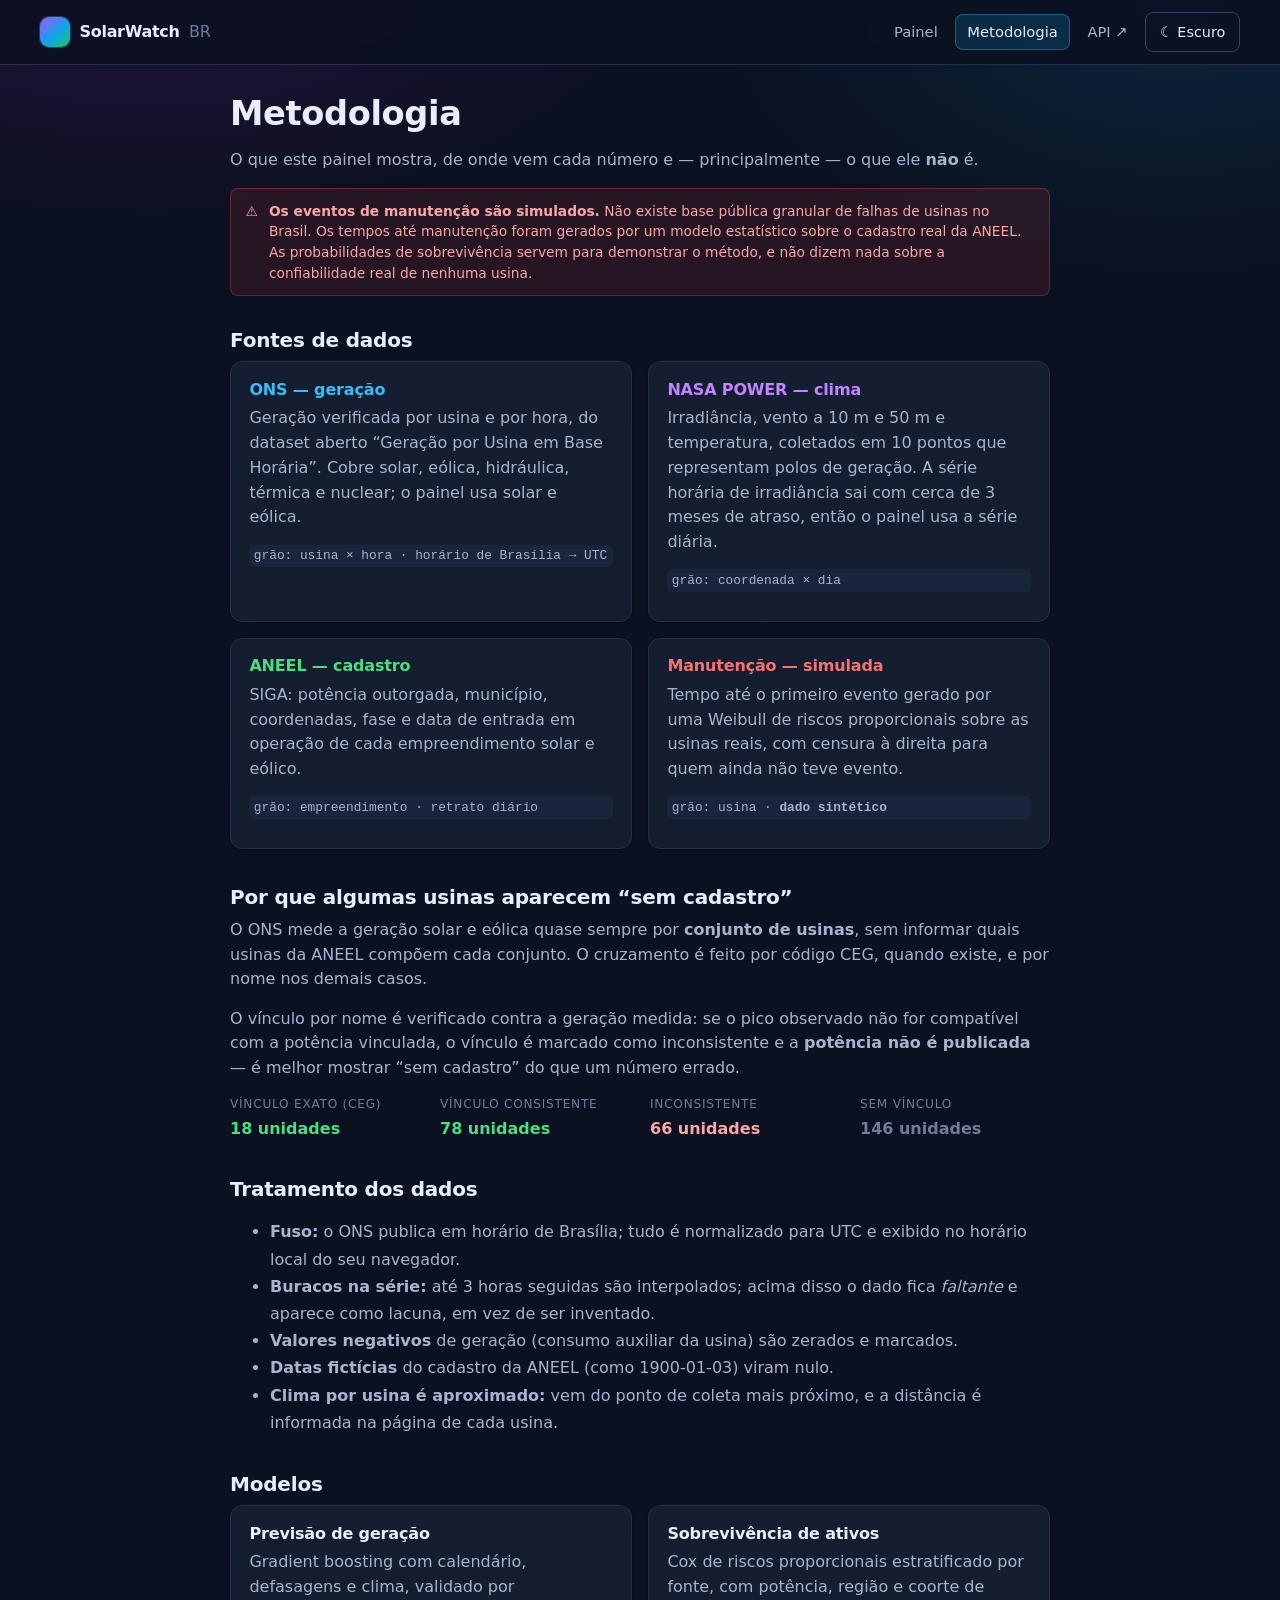
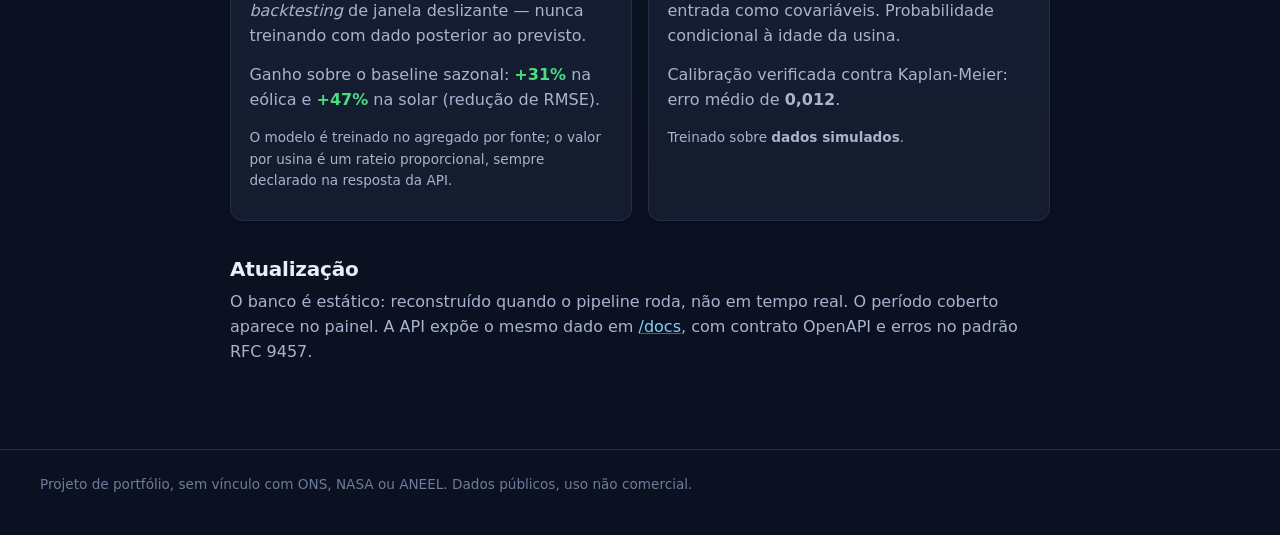
==== frontend/metodologia.html @ 137f5821 "feat: criaçao frontend" ====
<!doctype html>
<html lang="pt-BR" data-tema="escuro">
<head>
  <meta charset="utf-8">
  <meta name="viewport" content="width=device-width, initial-scale=1">
  <title>Metodologia · SolarWatch BR</title>
  <meta name="description" content="De onde vêm os dados do SolarWatch BR, como são tratados e o que não representam.">
  <meta name="color-scheme" content="dark light">
  <link rel="stylesheet" href="css/estilo.css">
  <link rel="icon" href="data:image/svg+xml,<svg xmlns='http://www.w3.org/2000/svg' viewBox='0 0 32 32'><rect width='32' height='32' rx='8' fill='%23a855f7'/><circle cx='16' cy='16' r='7' fill='%230ea5e9'/></svg>">
</head>
<body>
  <header class="cabecalho">
    <div class="envoltorio cabecalho__conteudo">
      <a class="marca" href="index.html">
        <span class="marca__logo" aria-hidden="true"></span>
        SolarWatch <span class="marca__sufixo">BR</span>
      </a>
      <nav class="navegacao" aria-label="Principal">
        <a href="index.html">Painel</a>
        <a href="metodologia.html" aria-current="page">Metodologia</a>
        <a href="/docs" target="_blank" rel="noopener">API ↗</a>
        <button class="botao botao--fantasma" data-alternar-tema type="button">☾ Escuro</button>
      </nav>
    </div>
  </header>

  <main class="principal">
    <div class="envoltorio" style="max-width:860px">

      <h1>Metodologia</h1>
      <p>O que este painel mostra, de onde vem cada número e — principalmente — o que ele <strong>não</strong> é.</p>

      <div class="aviso" role="note" style="margin-bottom:2rem">
        <span aria-hidden="true">⚠</span>
        <span><strong>Os eventos de manutenção são simulados.</strong> Não existe base pública granular de falhas de
          usinas no Brasil. Os tempos até manutenção foram gerados por um modelo estatístico sobre o cadastro real
          da ANEEL. As probabilidades de sobrevivência servem para demonstrar o método, e não dizem nada sobre a
          confiabilidade real de nenhuma usina.</span>
      </div>

      <section class="secao">
        <h2>Fontes de dados</h2>
        <div class="grade grade--dois">
          <article class="cartao">
            <h3 style="color:var(--cor-eolica)">ONS — geração</h3>
            <p>Geração verificada por usina e por hora, do dataset aberto “Geração por Usina em Base Horária”.
              Cobre solar, eólica, hidráulica, térmica e nuclear; o painel usa solar e eólica.</p>
            <p class="mono" style="font-size:0.8rem">grão: usina × hora · horário de Brasília → UTC</p>
          </article>
          <article class="cartao">
            <h3 style="color:var(--cor-solar)">NASA POWER — clima</h3>
            <p>Irradiância, vento a 10 m e 50 m e temperatura, coletados em 10 pontos que representam polos de
              geração. A série horária de irradiância sai com cerca de 3 meses de atraso, então o painel usa a
              série diária.</p>
            <p class="mono" style="font-size:0.8rem">grão: coordenada × dia</p>
          </article>
          <article class="cartao">
            <h3 style="color:var(--cor-ok)">ANEEL — cadastro</h3>
            <p>SIGA: potência outorgada, município, coordenadas, fase e data de entrada em operação de cada
              empreendimento solar e eólico.</p>
            <p class="mono" style="font-size:0.8rem">grão: empreendimento · retrato diário</p>
          </article>
          <article class="cartao">
            <h3 style="color:var(--cor-risco)">Manutenção — simulada</h3>
            <p>Tempo até o primeiro evento gerado por uma Weibull de riscos proporcionais sobre as usinas reais,
              com censura à direita para quem ainda não teve evento.</p>
            <p class="mono" style="font-size:0.8rem">grão: usina · <strong>dado sintético</strong></p>
          </article>
        </div>
      </section>

      <section class="secao" id="vinculo">
        <h2>Por que algumas usinas aparecem “sem cadastro”</h2>
        <p>O ONS mede a geração solar e eólica quase sempre por <strong>conjunto de usinas</strong>, sem informar
          quais usinas da ANEEL compõem cada conjunto. O cruzamento é feito por código CEG, quando existe, e por
          nome nos demais casos.</p>
        <p>O vínculo por nome é verificado contra a geração medida: se o pico observado não for compatível com a
          potência vinculada, o vínculo é marcado como inconsistente e a <strong>potência não é publicada</strong> —
          é melhor mostrar “sem cadastro” do que um número errado.</p>
        <dl class="lista-definicoes">
          <div><dt>Vínculo exato (CEG)</dt><dd style="color:var(--cor-ok)">18 unidades</dd></div>
          <div><dt>Vínculo consistente</dt><dd style="color:var(--cor-ok)">78 unidades</dd></div>
          <div><dt>Inconsistente</dt><dd style="color:var(--cor-aviso)">66 unidades</dd></div>
          <div><dt>Sem vínculo</dt><dd style="color:var(--texto-fraco)">146 unidades</dd></div>
        </dl>
      </section>

      <section class="secao">
        <h2>Tratamento dos dados</h2>
        <ul style="color:var(--texto-suave);line-height:1.7">
          <li><strong>Fuso:</strong> o ONS publica em horário de Brasília; tudo é normalizado para UTC e exibido no
            horário local do seu navegador.</li>
          <li><strong>Buracos na série:</strong> até 3 horas seguidas são interpolados; acima disso o dado fica
            <em>faltante</em> e aparece como lacuna, em vez de ser inventado.</li>
          <li><strong>Valores negativos</strong> de geração (consumo auxiliar da usina) são zerados e marcados.</li>
          <li><strong>Datas fictícias</strong> do cadastro da ANEEL (como 1900-01-03) viram nulo.</li>
          <li><strong>Clima por usina é aproximado:</strong> vem do ponto de coleta mais próximo, e a distância é
            informada na página de cada usina.</li>
        </ul>
      </section>

      <section class="secao">
        <h2>Modelos</h2>
        <div class="grade grade--dois">
          <article class="cartao">
            <h3>Previsão de geração</h3>
            <p>Gradient boosting com calendário, defasagens e clima, validado por <em>backtesting</em> de janela
              deslizante — nunca treinando com dado posterior ao previsto.</p>
            <p>Ganho sobre o baseline sazonal: <strong style="color:var(--cor-ok)">+31%</strong> na eólica e
              <strong style="color:var(--cor-ok)">+47%</strong> na solar (redução de RMSE).</p>
            <p style="font-size:0.85rem">O modelo é treinado no agregado por fonte; o valor por usina é um rateio
              proporcional, sempre declarado na resposta da API.</p>
          </article>
          <article class="cartao">
            <h3>Sobrevivência de ativos</h3>
            <p>Cox de riscos proporcionais estratificado por fonte, com potência, região e coorte de entrada como
              covariáveis. Probabilidade condicional à idade da usina.</p>
            <p>Calibração verificada contra Kaplan-Meier: erro médio de <strong>0,012</strong>.</p>
            <p style="font-size:0.85rem">Treinado sobre <strong>dados simulados</strong>.</p>
          </article>
        </div>
      </section>

      <section class="secao">
        <h2>Atualização</h2>
        <p>O banco é estático: reconstruído quando o pipeline roda, não em tempo real. O período coberto aparece no
          painel. A API expõe o mesmo dado em <a href="/docs" target="_blank" rel="noopener">/docs</a>, com contrato
          OpenAPI e erros no padrão RFC 9457.</p>
      </section>

    </div>
  </main>

  <footer class="rodape">
    <div class="envoltorio">
      Projeto de portfólio, sem vínculo com ONS, NASA ou ANEEL. Dados públicos, uso não comercial.
    </div>
  </footer>

  <script type="module" src="js/tema.js"></script>
  <script type="module">
    import { iniciarTema } from "./js/tema.js";
    iniciarTema();
  </script>
</body>
</html>
---- frontend/css/estilo.css ----
/* ============================================================================
   SolarWatch BR — folha de estilo única
   ----------------------------------------------------------------------------
   Paleta: azul, vermelho, verde e roxo, cada um em 5 tonalidades (300→900).
   Tema escuro é o padrão; o claro entra apenas com [data-tema="claro"] no <html>.
   ========================================================================== */

:root {
  /* ---------- Paleta: 4 matizes × 5 tonalidades ---------- */
  --azul-300: #7dd3fc;  --azul-400: #38bdf8;  --azul-500: #0ea5e9;
  --azul-700: #0369a1;  --azul-900: #0c3049;

  --vermelho-300: #fca5a5; --vermelho-400: #f87171; --vermelho-500: #ef4444;
  --vermelho-700: #b91c1c; --vermelho-900: #4c1111;

  --verde-300: #86efac; --verde-400: #4ade80; --verde-500: #22c55e;
  --verde-700: #15803d; --verde-900: #10331f;

  --roxo-300: #d8b4fe; --roxo-400: #c084fc; --roxo-500: #a855f7;
  --roxo-700: #7e22ce; --roxo-900: #34134f;

  /* ---------- Papéis semânticos ----------
     solar = roxo · eólica = azul · bom = verde · risco = vermelho          */
  --cor-solar: var(--roxo-400);
  --cor-solar-forte: var(--roxo-500);
  --cor-eolica: var(--azul-400);
  --cor-eolica-forte: var(--azul-500);
  --cor-ok: var(--verde-400);
  --cor-risco: var(--vermelho-400);
  --cor-aviso: var(--vermelho-300);

  /* ---------- Superfícies (tema escuro, padrão) ---------- */
  --fundo: #0b1120;
  --fundo-elevado: #121a2b;
  --fundo-cartao: #16203413;
  --superficie: #151d30;
  --superficie-hover: #1c2740;
  --borda: #24304b;
  --borda-forte: #33415f;

  --texto: #e8eefc;
  --texto-suave: #a7b4cf;
  --texto-fraco: #6d7c9c;

  --sombra: 0 1px 2px rgb(0 0 0 / 0.4), 0 8px 24px rgb(0 0 0 / 0.28);
  --sombra-suave: 0 1px 2px rgb(0 0 0 / 0.3);

  /* ---------- Métricas ---------- */
  --raio: 12px;
  --raio-pequeno: 8px;
  --espaco: 1rem;
  --largura-maxima: 1240px;
  --fonte: "Inter", "Segoe UI", system-ui, -apple-system, sans-serif;
  --fonte-mono: "JetBrains Mono", "Cascadia Code", ui-monospace, monospace;
  --transicao: 160ms ease;
}

:root[data-tema="claro"] {
  --fundo: #f5f7fc;
  --fundo-elevado: #ffffff;
  --superficie: #ffffff;
  --superficie-hover: #eef2fb;
  --borda: #d9e1f2;
  --borda-forte: #b9c6e2;

  --texto: #0f172a;
  --texto-suave: #45516d;
  --texto-fraco: #6b7894;

  --cor-solar: var(--roxo-700);
  --cor-solar-forte: var(--roxo-500);
  --cor-eolica: var(--azul-700);
  --cor-eolica-forte: var(--azul-500);
  --cor-ok: var(--verde-700);
  --cor-risco: var(--vermelho-700);
  --cor-aviso: var(--vermelho-700);

  --sombra: 0 1px 2px rgb(15 23 42 / 0.06), 0 8px 24px rgb(15 23 42 / 0.08);
  --sombra-suave: 0 1px 2px rgb(15 23 42 / 0.06);
}

/* ============================ Base ============================ */
*, *::before, *::after { box-sizing: border-box; }

body {
  margin: 0;
  font-family: var(--fonte);
  background:
    radial-gradient(900px 500px at 12% -8%, color-mix(in srgb, var(--roxo-900) 70%, transparent), transparent 60%),
    radial-gradient(800px 480px at 92% 0%, color-mix(in srgb, var(--azul-900) 65%, transparent), transparent 58%),
    var(--fundo);
  background-attachment: fixed;
  color: var(--texto);
  line-height: 1.55;
  -webkit-font-smoothing: antialiased;
}

h1, h2, h3 { line-height: 1.25; margin: 0 0 0.4em; font-weight: 650; letter-spacing: -0.01em; }
h1 { font-size: clamp(1.5rem, 1.1rem + 1.6vw, 2.1rem); }
h2 { font-size: 1.25rem; }
h3 { font-size: 1rem; }
p  { margin: 0 0 0.9em; color: var(--texto-suave); }
a  { color: var(--azul-300); text-decoration-color: color-mix(in srgb, var(--azul-300) 45%, transparent); }
a:hover { color: var(--azul-400); }

:focus-visible {
  outline: 2px solid var(--azul-400);
  outline-offset: 2px;
  border-radius: 4px;
}

.escondido { display: none !important; }
.apenas-leitor {
  position: absolute; width: 1px; height: 1px; padding: 0; margin: -1px;
  overflow: hidden; clip: rect(0 0 0 0); white-space: nowrap; border: 0;
}

/* ============================ Layout ============================ */
.envoltorio { max-width: var(--largura-maxima); margin: 0 auto; padding: 0 1.25rem; }

.cabecalho {
  position: sticky; top: 0; z-index: 20;
  background: color-mix(in srgb, var(--fundo) 88%, transparent);
  backdrop-filter: blur(10px);
  border-bottom: 1px solid var(--borda);
}
.cabecalho__conteudo {
  display: flex; align-items: center; gap: 1.25rem;
  min-height: 64px;
}
.marca { display: flex; align-items: center; gap: 0.6rem; font-weight: 700; letter-spacing: -0.02em;
         color: var(--texto); text-decoration: none; }
.marca__logo {
  width: 30px; height: 30px; border-radius: 9px;
  background: linear-gradient(140deg, var(--roxo-500), var(--azul-500) 55%, var(--verde-500));
  box-shadow: 0 0 0 1px color-mix(in srgb, var(--azul-400) 30%, transparent);
}
.marca__sufixo { color: var(--texto-fraco); font-weight: 500; }

.navegacao { display: flex; gap: 0.35rem; margin-left: auto; align-items: center; }
.navegacao a {
  padding: 0.42rem 0.75rem; border-radius: var(--raio-pequeno);
  color: var(--texto-suave); text-decoration: none; font-size: 0.92rem; font-weight: 500;
  transition: background var(--transicao), color var(--transicao);
}
.navegacao a:hover { background: var(--superficie-hover); color: var(--texto); }
.navegacao a[aria-current="page"] {
  color: var(--texto);
  background: color-mix(in srgb, var(--azul-500) 18%, transparent);
  box-shadow: inset 0 0 0 1px color-mix(in srgb, var(--azul-400) 35%, transparent);
}

.principal { padding: 1.75rem 0 3rem; }
.secao { margin-bottom: 2.25rem; }
.secao__cabecalho { display: flex; align-items: baseline; gap: 0.75rem; flex-wrap: wrap; margin-bottom: 0.9rem; }
.secao__cabecalho p { margin: 0; font-size: 0.9rem; }

.rodape {
  border-top: 1px solid var(--borda); padding: 1.5rem 0 2.5rem;
  color: var(--texto-fraco); font-size: 0.85rem;
}
.rodape a { color: var(--texto-suave); }

/* ============================ Componentes ============================ */
.botao {
  display: inline-flex; align-items: center; gap: 0.45rem;
  padding: 0.5rem 0.85rem; border-radius: var(--raio-pequeno);
  border: 1px solid var(--borda-forte); background: var(--superficie);
  color: var(--texto); font: inherit; font-size: 0.9rem; cursor: pointer;
  transition: background var(--transicao), border-color var(--transicao), transform var(--transicao);
}
.botao:hover { background: var(--superficie-hover); border-color: var(--azul-700); }
.botao:active { transform: translateY(1px); }
.botao--fantasma { background: transparent; }

.cartao {
  background: linear-gradient(180deg, var(--superficie), color-mix(in srgb, var(--superficie) 92%, var(--fundo)));
  border: 1px solid var(--borda); border-radius: var(--raio);
  padding: 1.1rem 1.15rem; box-shadow: var(--sombra-suave);
}
.cartao--destaque { border-color: color-mix(in srgb, var(--roxo-500) 40%, var(--borda)); }

.grade { display: grid; gap: 1rem; }
.grade--kpis { grid-template-columns: repeat(auto-fit, minmax(210px, 1fr)); }
.grade--dois { grid-template-columns: repeat(auto-fit, minmax(340px, 1fr)); }

/* KPI */
.kpi { position: relative; overflow: hidden; }
.kpi::after {
  content: ""; position: absolute; inset: auto 0 0 0; height: 3px;
  background: var(--kpi-cor, var(--azul-500)); opacity: 0.85;
}
.kpi__rotulo { font-size: 0.78rem; text-transform: uppercase; letter-spacing: 0.07em;
               color: var(--texto-fraco); margin: 0 0 0.35rem; }
.kpi__valor { font-size: 1.85rem; font-weight: 680; letter-spacing: -0.02em; line-height: 1.1; }
.kpi__unidade { font-size: 0.95rem; color: var(--texto-suave); font-weight: 500; margin-left: 0.25rem; }
.kpi__nota { font-size: 0.82rem; color: var(--texto-fraco); margin: 0.4rem 0 0; }
.kpi--solar  { --kpi-cor: var(--cor-solar); }
.kpi--eolica { --kpi-cor: var(--cor-eolica); }
.kpi--ok     { --kpi-cor: var(--cor-ok); }
.kpi--roxo   { --kpi-cor: var(--roxo-500); }

/* Etiquetas */
.etiqueta {
  display: inline-flex; align-items: center; gap: 0.35rem;
  padding: 0.16rem 0.55rem; border-radius: 999px;
  font-size: 0.76rem; font-weight: 600; letter-spacing: 0.01em;
  border: 1px solid transparent; white-space: nowrap;
}
.etiqueta::before { content: ""; width: 6px; height: 6px; border-radius: 50%; background: currentColor; }
.etiqueta--solar {
  color: var(--cor-solar); background: color-mix(in srgb, var(--roxo-500) 16%, transparent);
  border-color: color-mix(in srgb, var(--roxo-500) 35%, transparent);
}
.etiqueta--eolica {
  color: var(--cor-eolica); background: color-mix(in srgb, var(--azul-500) 16%, transparent);
  border-color: color-mix(in srgb, var(--azul-500) 35%, transparent);
}
.etiqueta--ok {
  color: var(--cor-ok); background: color-mix(in srgb, var(--verde-500) 15%, transparent);
  border-color: color-mix(in srgb, var(--verde-500) 32%, transparent);
}
.etiqueta--risco {
  color: var(--cor-risco); background: color-mix(in srgb, var(--vermelho-500) 15%, transparent);
  border-color: color-mix(in srgb, var(--vermelho-500) 32%, transparent);
}
.etiqueta--neutra {
  color: var(--texto-suave); background: color-mix(in srgb, var(--borda) 45%, transparent);
  border-color: var(--borda);
}

/* Aviso de dado simulado / aproximado */
.aviso {
  display: flex; gap: 0.7rem; align-items: flex-start;
  padding: 0.75rem 0.9rem; border-radius: var(--raio-pequeno);
  background: color-mix(in srgb, var(--vermelho-500) 12%, transparent);
  border: 1px solid color-mix(in srgb, var(--vermelho-500) 35%, transparent);
  color: var(--vermelho-300); font-size: 0.86rem; line-height: 1.5;
}
.aviso strong { color: var(--vermelho-300); }
.aviso--neutro {
  background: color-mix(in srgb, var(--azul-500) 10%, transparent);
  border-color: color-mix(in srgb, var(--azul-500) 30%, transparent);
  color: var(--azul-300);
}
:root[data-tema="claro"] .aviso { color: var(--vermelho-700); }
:root[data-tema="claro"] .aviso--neutro { color: var(--azul-700); }

/* Filtros */
.filtros { display: flex; flex-wrap: wrap; gap: 0.75rem; align-items: flex-end; }
.campo { display: flex; flex-direction: column; gap: 0.3rem; }
.campo label { font-size: 0.78rem; color: var(--texto-fraco); text-transform: uppercase; letter-spacing: 0.06em; }
.campo select, .campo input {
  min-width: 160px; padding: 0.45rem 0.6rem; font: inherit; font-size: 0.9rem;
  color: var(--texto); background: var(--superficie);
  border: 1px solid var(--borda-forte); border-radius: var(--raio-pequeno);
}
.campo select:hover, .campo input:hover { border-color: var(--azul-700); }

/* Tabela */
.tabela-envoltorio { overflow-x: auto; border: 1px solid var(--borda); border-radius: var(--raio); }
table { width: 100%; border-collapse: collapse; font-size: 0.9rem; }
thead th {
  position: sticky; top: 0; text-align: left; font-size: 0.76rem; font-weight: 650;
  text-transform: uppercase; letter-spacing: 0.06em; color: var(--texto-fraco);
  background: var(--fundo-elevado); padding: 0.7rem 0.85rem; border-bottom: 1px solid var(--borda);
}
tbody td { padding: 0.65rem 0.85rem; border-bottom: 1px solid color-mix(in srgb, var(--borda) 60%, transparent); }
tbody tr:last-child td { border-bottom: none; }
tbody tr { transition: background var(--transicao); }
tbody tr:hover { background: var(--superficie-hover); }
td.numero, th.numero { text-align: right; font-variant-numeric: tabular-nums; }
.tabela__vazio { padding: 2rem; text-align: center; color: var(--texto-fraco); }

/* Barra de probabilidade */
.barra { height: 8px; border-radius: 999px; background: color-mix(in srgb, var(--borda) 70%, transparent); overflow: hidden; }
.barra__preenchimento { height: 100%; border-radius: 999px; background: var(--barra-cor, var(--verde-500)); transition: width 400ms ease; }
.horizonte { display: grid; grid-template-columns: 72px 1fr 58px; gap: 0.7rem; align-items: center; margin-bottom: 0.65rem; }
.horizonte__rotulo { font-size: 0.85rem; color: var(--texto-suave); }
.horizonte__valor { font-size: 0.9rem; font-variant-numeric: tabular-nums; text-align: right; font-weight: 600; }

/* Gráficos */
.grafico { width: 100%; height: auto; display: block; }
.grafico text { fill: var(--texto-fraco); font-size: 10px; font-family: var(--fonte); }
.grafico .eixo { stroke: var(--borda); stroke-width: 1; }
.grafico .grade-linha { stroke: color-mix(in srgb, var(--borda) 70%, transparent); stroke-dasharray: 3 4; }
.legenda { display: flex; gap: 1rem; flex-wrap: wrap; font-size: 0.82rem; color: var(--texto-suave); margin-top: 0.5rem; }
.legenda span { display: inline-flex; align-items: center; gap: 0.35rem; }
.legenda i { width: 12px; height: 3px; border-radius: 2px; background: currentColor; }

/* Estados */
.carregando {
  height: 1em; border-radius: 6px; position: relative; overflow: hidden;
  background: color-mix(in srgb, var(--borda) 55%, transparent);
}
.carregando::after {
  content: ""; position: absolute; inset: 0;
  background: linear-gradient(90deg, transparent, color-mix(in srgb, var(--azul-500) 22%, transparent), transparent);
  animation: brilho 1.3s infinite;
}
@keyframes brilho { from { transform: translateX(-100%); } to { transform: translateX(100%); } }

.erro {
  padding: 1rem; border-radius: var(--raio-pequeno);
  border: 1px solid color-mix(in srgb, var(--vermelho-500) 45%, transparent);
  background: color-mix(in srgb, var(--vermelho-900) 40%, transparent);
  color: var(--vermelho-300); font-size: 0.9rem;
}
:root[data-tema="claro"] .erro { background: color-mix(in srgb, var(--vermelho-300) 25%, white); color: var(--vermelho-700); }

.lista-definicoes { display: grid; grid-template-columns: repeat(auto-fit, minmax(150px, 1fr)); gap: 0.9rem 1.25rem; margin: 0; }
.lista-definicoes dt { font-size: 0.76rem; text-transform: uppercase; letter-spacing: 0.06em; color: var(--texto-fraco); }
.lista-definicoes dd { margin: 0.15rem 0 0; font-size: 1rem; font-weight: 600; font-variant-numeric: tabular-nums; }

code, .mono { font-family: var(--fonte-mono); font-size: 0.86em;
              background: color-mix(in srgb, var(--borda) 40%, transparent);
              padding: 0.1em 0.35em; border-radius: 5px; }

@media (max-width: 620px) {
  .cabecalho__conteudo { flex-wrap: wrap; gap: 0.5rem; min-height: auto; padding: 0.7rem 0; }
  .navegacao { width: 100%; margin-left: 0; overflow-x: auto; }
  .kpi__valor { font-size: 1.55rem; }
}

@media (prefers-reduced-motion: reduce) {
  *, *::before, *::after { animation-duration: 0.01ms !important; transition-duration: 0.01ms !important; }
}
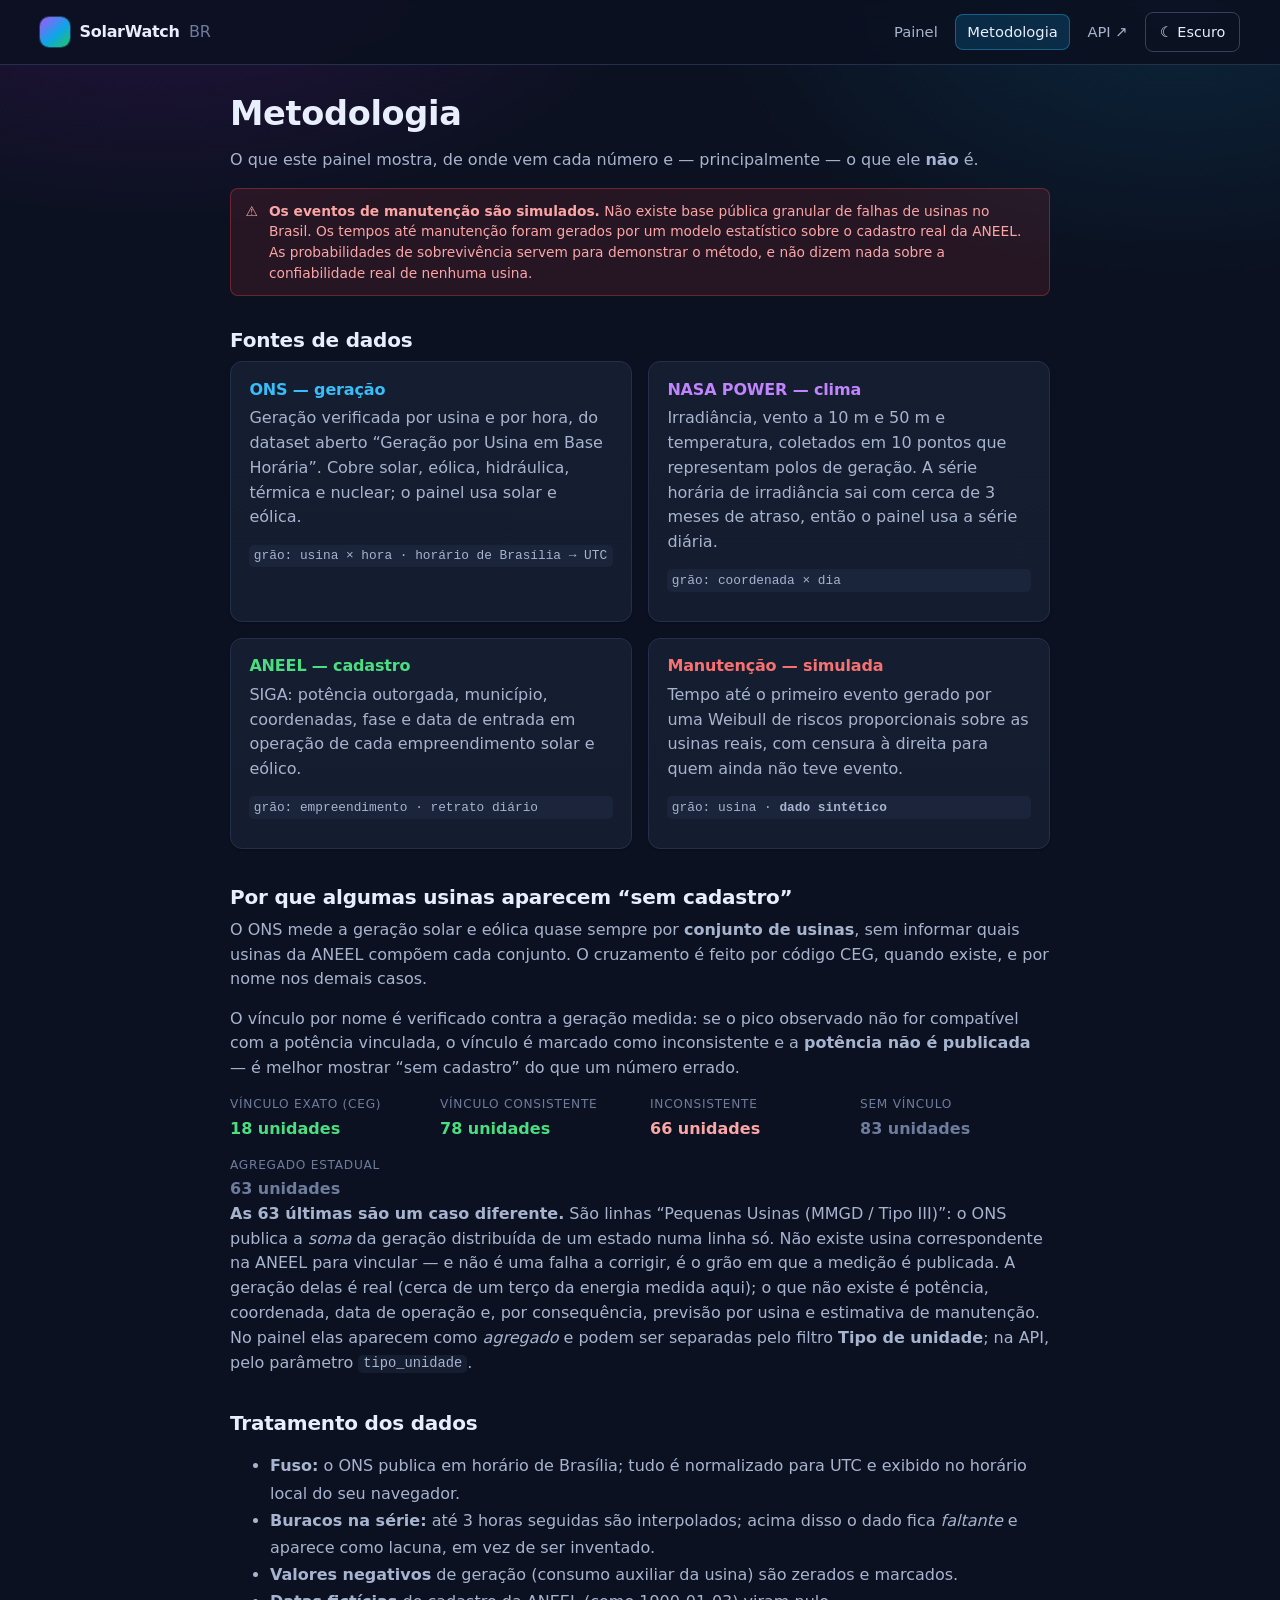
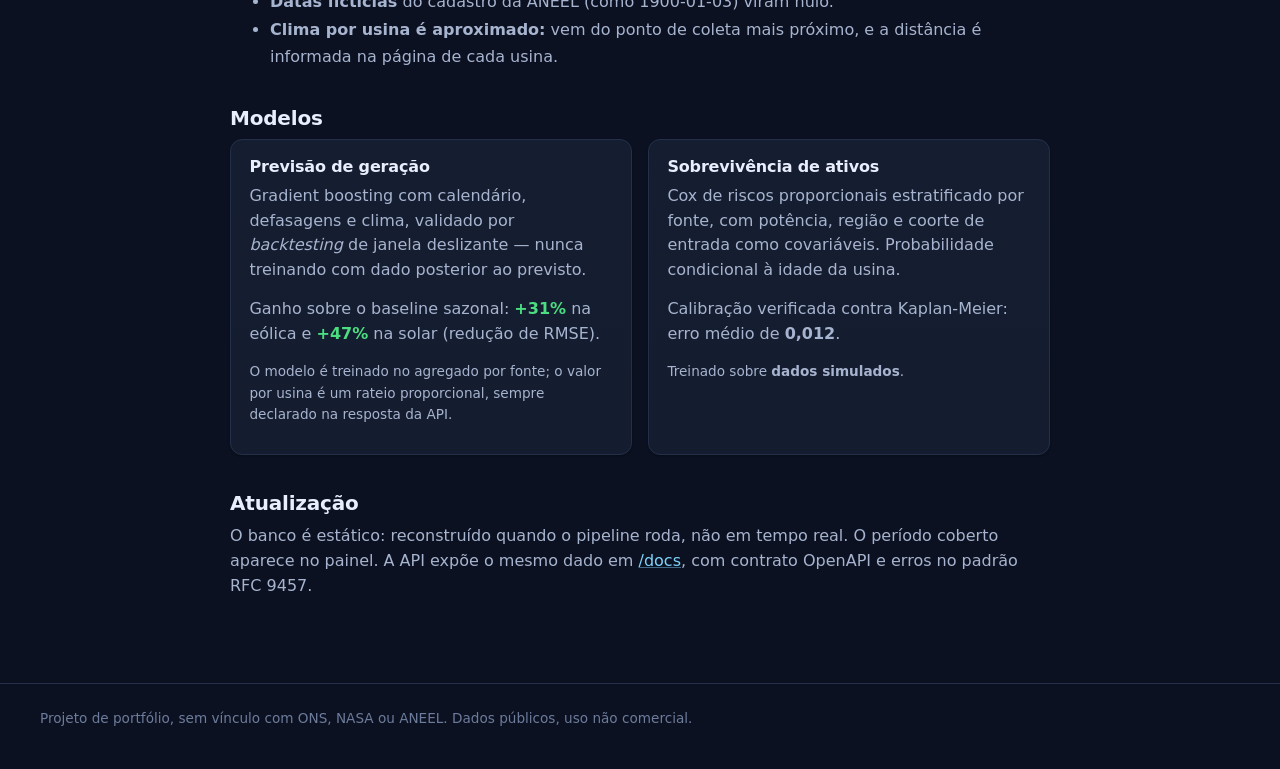
==== commit 454e7b36: "feat: Mudar o escopo adicionando tipo_unidade" ====
--- a/frontend/metodologia.html
+++ b/frontend/metodologia.html
@@ -82,8 +82,16 @@
           <div><dt>Vínculo exato (CEG)</dt><dd style="color:var(--cor-ok)">18 unidades</dd></div>
           <div><dt>Vínculo consistente</dt><dd style="color:var(--cor-ok)">78 unidades</dd></div>
           <div><dt>Inconsistente</dt><dd style="color:var(--cor-aviso)">66 unidades</dd></div>
-          <div><dt>Sem vínculo</dt><dd style="color:var(--texto-fraco)">146 unidades</dd></div>
+          <div><dt>Sem vínculo</dt><dd style="color:var(--texto-fraco)">83 unidades</dd></div>
+          <div><dt>Agregado estadual</dt><dd style="color:var(--texto-fraco)">63 unidades</dd></div>
         </dl>
+        <p><strong>As 63 últimas são um caso diferente.</strong> São linhas “Pequenas Usinas (MMGD / Tipo III)”:
+          o ONS publica a <em>soma</em> da geração distribuída de um estado numa linha só. Não existe usina
+          correspondente na ANEEL para vincular — e não é uma falha a corrigir, é o grão em que a medição é
+          publicada. A geração delas é real (cerca de um terço da energia medida aqui); o que não existe é
+          potência, coordenada, data de operação e, por consequência, previsão por usina e estimativa de
+          manutenção. No painel elas aparecem como <em>agregado</em> e podem ser separadas pelo filtro
+          <strong>Tipo de unidade</strong>; na API, pelo parâmetro <code>tipo_unidade</code>.</p>
       </section>
 
       <section class="secao">
